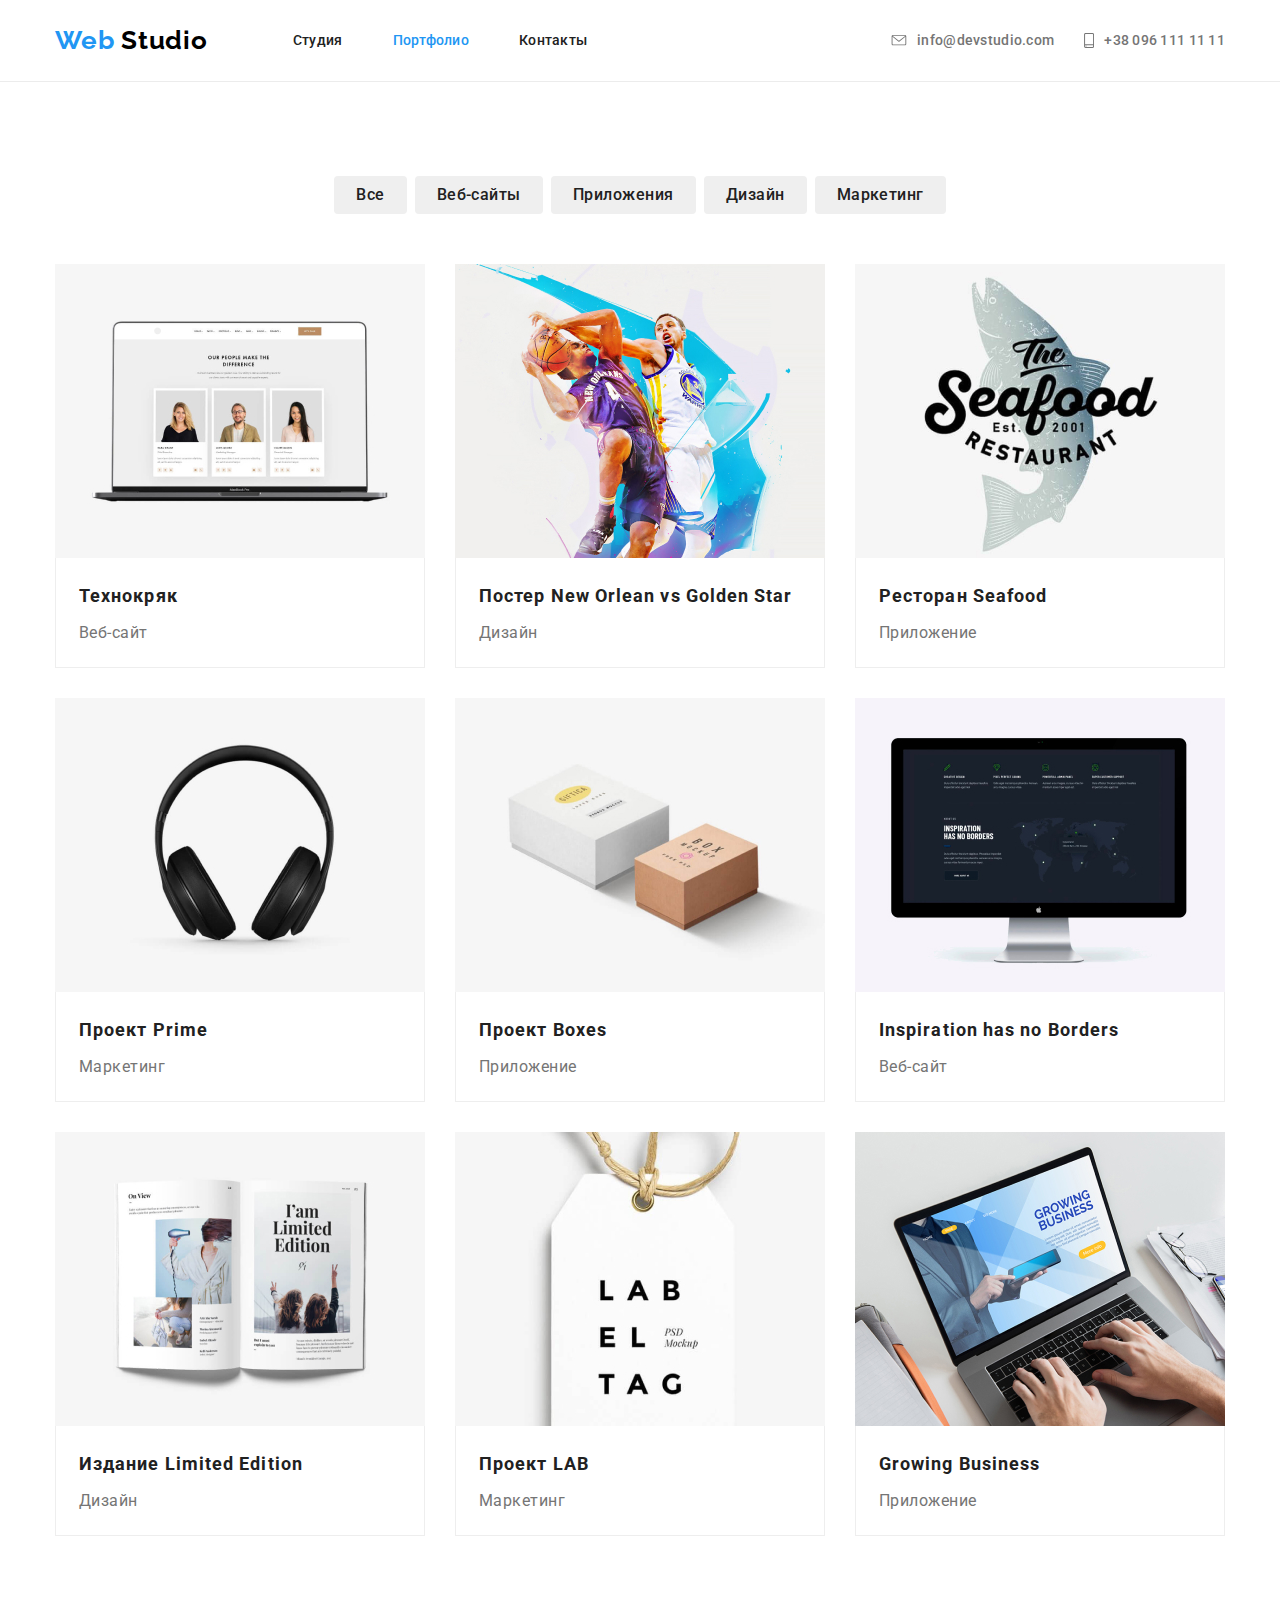
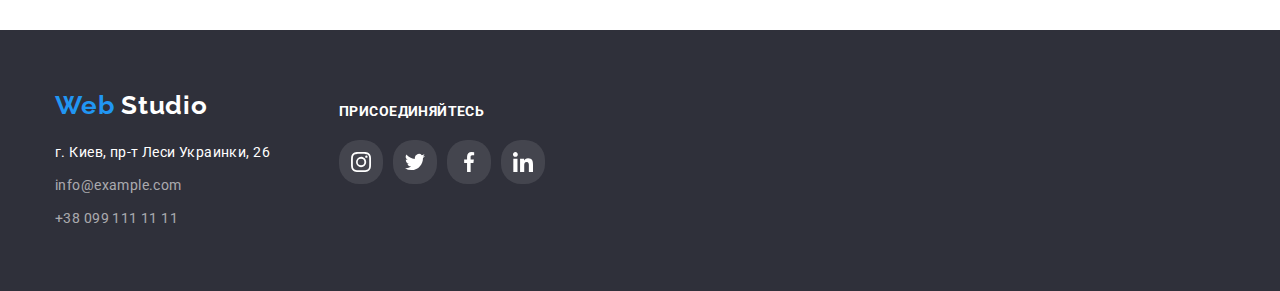
==== portfolio.html @ 7d199a7c "перенесено" ====
<!DOCTYPE html>
<html lang="ru">
<head>
    <meta charset="UTF-8">
    <meta name="viewport" content="width=device-width, initial-scale=1.0">
    <title>Портфолио</title>
    <link rel="stylesheet" href="./css/normalize.css">
    <link rel="stylesheet" href="./css/styles.css">
    <link href="https://fonts.googleapis.com/css2?family=Raleway:wght@700&family=Roboto:wght@400;500;700;900&display=swap" rel="stylesheet">

</head>
<body>

        <!--верхняя линия-->
        <header class="header header-port-cont">
            <div class="container">
                <nav class="navigation">
                
    
                    <a href="index.html" lang="en" class= "main-logo"><span class="logo-blue">Web</span> Studio</a>
    
    
                    <ul class="list header-nav-links">
                        <li class="header-nav-link">
                        
                            <a href="index.html"  class="nav-item-passive">Студия</a>
                        </li>
                        <li class="header-nav-link">
                            <a href="portfolio.html" class="nav-item-active">Портфолио</a>
                        </li>
                        <li class="header-nav-link">
                            <a href="" class="nav-item-passive">Контакты</a>
                        </li>
                    </ul>
                </nav>
    
                <ul class= "list list-adress-link">
                    <li class="adress-link">
                      
                        <a href="mailto:info@devstudio.com" class="adress-item header-mail">
                            <svg width= "16", height= "11">
                                <use href="./images/sprite.svg#icon-envelope"></use>
                            </svg>info@devstudio.com</a>
                    </li>
                    <li class="adress-link">
                        
                        <a href="tel:+380961111111" class="adress-item header-tel">
                            <svg width= "10", height= "15">
                                <use href="./images/sprite.svg#icon-smartphone"></use>
                            </svg>+38 096 111 11 11</a>
                    </li>
                </ul>
            </div>
        </header>
    

    <main>
        <!--скрытая секция -->
        <section>
            <div class="container section-container">
            <h1 hidden>портфолио</h1>
        
        <!--кнопки-->

        <ul class= "list portfolio-list">
            <li class="proj-type-button-container">
                <button type="button" class="proj-type-button">Все</button>
            </li>
            <li class="proj-type-button-container">
                <button type="button" class="proj-type-button">Веб-сайты</button>
            </li>
            <li class="proj-type-button-container">
                <button type="button" class="proj-type-button">Приложения</button>
            </li>
            <li class="proj-type-button-container">
                <button type="button" class="proj-type-button">Дизайн</button>
            </li>
            <li class="proj-type-button-container">
                <button type="button" class="proj-type-button">Маркетинг</button>
            </li>
        </ul>
        <!--галерея -->
        
    
        <ul class="list gallery-list">
            <li class="gallery-list-item">
                <a href="" class="link">
                    <img class="gallery-list-img" src="./images/portfolio/projects/tk.jpg" alt="Веб-сайт" width= "370";> 
                    <div class="gallery-text-container">
                        <h2 class="port-proj-title">Технокряк</h2>
                        <p class="port-skill">Веб-сайт</p>
                    </div>
                    <!--<p class="proj-descr">Технокряк это современная площадка распространения коронавируса. Компании используют эту платформу для цифрового шпионажа и атак на защищённые сервера конкурентов.</p>-->
                </a>
            </li>
            <li class="gallery-list-item">
                <a href="" class="link">
                    <img class="gallery-list-img" src="./images/portfolio/projects/novsgs.jpg" alt="Дизайн" width= "370";> 
                    <div class="gallery-text-container">
                        <h2 class="port-proj-title">Постер New Orlean vs Golden Star</h2>
                        <p class="port-skill">Дизайн</p>
                    </div>
                    <!--<p class="proj-descr">Lorem, ipsum dolor sit amet consectetur adipisicing elit. Enim iusto unde nulla veniam minus aspernatur. Eligendi aliquid aperiam asperiores repudiandae!</p>-->
                </a>
            </li>
            <li class="gallery-list-item">
                <a href="" class="link">
                    <img class="gallery-list-img" src="./images/portfolio/projects/sf.jpg" alt="Приложение" width= "370";> 
                    <div class="gallery-text-container">
                        <h2 class="port-proj-title">Ресторан Seafood</h2>
                        <p class="port-skill">Приложение</p>
                    </div>
                    <!--<p class="proj-descr">Lorem ipsum dolor sit amet consectetur adipisicing elit. Vitae eos ex nobis a, ipsum placeat voluptas ipsam? Neque, dicta cumque. Eligendi aliquid aperiam asperiores!</p>-->
                </a>
            </li>
            <li class="gallery-list-item">
                <a href="" class="link">
                    <img class="gallery-list-img" src="./images/portfolio/projects/pr.jpg" alt="Маркетинг" width= "370";> 
                    <div class="gallery-text-container">
                        <h2 class="port-proj-title">Проект Prime</h2>
                        <p class="port-skill">Маркетинг</p>
                    </div>
                    <!--<p class="proj-descr">Lorem ipsum dolor sit amet consectetur adipisicing elit. Vitae eos ex nobis a, ipsum placeat voluptas ipsam? Neque, dicta cumque. Eligendi aliquid aperiam asperiores!</p>-->
                </a>
            </li>
            <li class="gallery-list-item">
                <a href="" class="link">
                    <img class="gallery-list-img" src="./images/portfolio/projects/bx.jpg" alt="Приложение" width= "370";> 
                    <div class="gallery-text-container">
                        <h2 class="port-proj-title">Проект Boxes</h2>
                        <p class="port-skill">Приложение</p>
                    </div>
                    <!--<p class="proj-descr">Технокряк это современная площадка распространения коронавируса. Компании используют эту платформу для цифрового шпионажа и атак на защищённые сервера конкурентов.</p>-->
                </a>
            </li>
            <li class="gallery-list-item">
                <a href="" class="link">
                    <img class="gallery-list-img" src="./images/portfolio/projects/insp.jpg" alt="Веб-сайт" width= "370";> 
                    <div class="gallery-text-container">
                        <h2 class="port-proj-title">Inspiration has no Borders</h2>
                        <p class="port-skill">Веб-сайт</p>
                    </div>
                    <!--<p class="proj-descr">Технокряк это современная площадка распространения коронавируса. Компании используют эту платформу для цифрового шпионажа и атак на защищённые сервера конкурентов.</p>-->
                </a>
            </li>
            <li class="gallery-list-item">
                <a href="" class="link">
                    <img class="gallery-list-img" src="./images/portfolio/projects/le.jpg" alt="Дизайн" width= "370";> 
                    <div class="gallery-text-container">
                        <h2 class="port-proj-title">Издание Limited Edition</h2>
                        <p class="port-skill">Дизайн</p>
                    </div>
                    <!--<p class="proj-descr">Технокряк это современная площадка распространения коронавируса. Компании используют эту платформу для цифрового шпионажа и атак на защищённые сервера конкурентов.</p>-->
                </a>
            </li>
            <li class="gallery-list-item">
                <a href="" class="link">
                    <img class="gallery-list-img" src="./images/portfolio/projects/lab.jpg" alt="Маркетинг" width= "370";> 
                    <div class="gallery-text-container">
                        <h2 class="port-proj-title">Проект LAB</h2>
                        <p class="port-skill">Маркетинг</p>
                    </div>
                    <!--<p class="proj-descr">Технокряк это современная площадка распространения коронавируса. Компании используют эту платформу для цифрового шпионажа и атак на защищённые сервера конкурентов.</p>-->
                </a>
        
            <li class="gallery-list-item">
                <a href="" class="link">
                    <img class="gallery-list-img" src="./images/portfolio/projects/gb.jpg" alt="Приложение" width= "370";> 
                    <div class="gallery-text-container">
                        <h2 class="port-proj-title">Growing Business</h2>
                        <p class="port-skill">Приложение</p>
                    </div>
                    <!--<p class="proj-descr">Технокряк это современная площадка распространения коронавируса. Компании используют эту платформу для цифрового шпионажа и атак на защищённые сервера конкурентов.</p>-->
                </a>
            </li>
        </ul>
    </div>
    </section>
        




    </main>    

    <!--FOOTER-->

    <footer>
        <div class="container footer-container">
        <div class="left-side">
            <a href="" lang="en" class="bot-logo">
                <span class="logo-blue">Web</span> Studio
            </a>
            <address class="footer-adress">

            <ul class= "list">
                <li class="adress-list-item">
                        <a href="https://goo.gl/maps/bXEp62qemY7b6ZwU9" target="_blank" class="address">г. Киев, пр-т Леси Украинки, 26</a>
                </li>
                <li class="adress-list-item">
                        <a href="mailto:info@example.com" class="mail-phone"><span lang="en">info@example.com</span></a>
                </li>
                <li class="adress-list-item">
                        <a href="tel:+380991111111" class="mail-phone">+38 099 111 11 11</a>
                </li>
            </ul>
        </address>

       
        </div>

        <div class="right-side">
            <b>присоединяйтесь</b>
            <ul class= "list footer-social-icons-list">
                <li class="footer-social-icon-item">
                    <a class="social-link social-link-bot" href="" aria-label="иконка инстаграма">
                        <svg width= "44" height= "44">
                        <use href="./images/sprite.svg#icon-inst-bot"></use>
                    </svg></a>
                </li>
                <li class="footer-social-icon-item">
                    <a class="social-link social-link-bot" href="" aria-label="иконка твиттера">
                        <svg width= "44" height= "44">
                        <use href="./images/sprite.svg#icon-twit-bot"></use>
                    </svg></a>
                </li>
                <li class="footer-social-icon-item">
                    <a class="social-link social-link-bot" href="" aria-label="иконка фейсбука">
                        <svg width= "44" height= "44">
                        <use href="./images/sprite.svg#icon-fb-bot"></use>
                    </svg></a>
                </li>
                <li class="footer-social-icon-item">
                    <a class="social-link social-link-bot" href="" aria-label="иконка линкедин">
                        <svg width= "44" height= "44">
                        <use href="./images/sprite.svg#icon-in-bot"></use>
                    </svg></a>
                </li>
            </ul>
        </div>
        <!--SUBSCRIBE-->
       <!-- <div class="subscribe">
            <p>подпишитесь на рассылку<br>
                <input type="text">
               </p>
        </div>

        <div class="footer-button">
            <button class="foot-button">Подписаться
                <svg width= "24" height= "24">
                <use href="./images/sprite.svg#icon-tg"></use>
            </svg></button>
        </div> -->

    </div>
    </footer>
    
</body>
</html>
---- css/styles.css ----
:root {
    --main-font: "Roboto", sans-serif;
    --logo-font: "Raleway", sans-serif;
    --bold-title-color: #212121;
    --accent-color: #2196F3;
    --p-text-color: #757575;
    --main-header-color: #FFFFFF;
    --mail-phone-bot-color: rgba(255, 255, 255, 0.6);
    --black-colour:  #000000;
    --decor-color: rgba(175, 177, 184, 1);
}
html {
    box-sizing: border-box;
  }
  
  *,
  *::before,
  *::after {
    box-sizing: inherit;
    margin: 0;
    padding: 0;
  }
/*header*/
.header{
    padding-bottom: 25px;
    padding-top: 25px;
}
.navigation{
    display: flex;
    align-items: center;
}
.list-adress-link{
    display: flex;
    /*margin-left: 305px;*/
}

.adress-item{
    display: flex;
    align-items: center;
}

.adress-item svg{
    margin-right: 10px;
    
}

.adress-item:hover,
.adress-item:focus,
.adress-link:hover,
.adress-link:focus{
    --color2: var(--accent-color);
    color: var(--accent-color);
}

.adress-link:not(:last-child){
    margin-right: 30px;
}


    
.header-nav-links{
    display: flex;
    margin-left: 85px;
    padding-left: 0px;
}
.header-nav-link:not(:last-child){
    margin-right: 50px;
}

.header .container{
    display: flex;
    align-items: center;
    justify-content: space-between;

}

.container{
    width: 1200px;
    padding-left: 15px;
    padding-right: 15px;
     
    margin-left: auto;
    margin-right: auto;
    
    
   
    
}


/*.list li{
    outline: 2px solid green;
}
*/
body{
    font-family: var(--main-font);
    background-color: var(--main-header-color);
    font-style: normal;
}

/*шапка*/
.main-logo{
    font-family: var(--logo-font);
    color: var(--black-colour);
    font-style: normal;
    font-weight: bold;
    font-size: 26px;
    line-height: 1.2;
    letter-spacing: 0.03em;
    text-decoration: none;
    /*margin-right: 85px;
    margin-top: 24px;*/
}

.logo-blue{
    color: var(--accent-color);

}

.nav-item-active,
.nav-item-passive{
    
  
    font-weight: 500;
    font-size: 14px;
    line-height: 1.14;
    letter-spacing: 0.02em;
    
}

.nav-item-passive{
color: var(--bold-title-color);
}

.nav-item-active{
    color: var(--accent-color);
}

.nav-item-passive:hover,
.nav-item-passive:focus{
    color: var(--accent-color);
}

.adress-item{
    
   
    font-weight: 500;
    font-size: 14px;
    line-height: 1.42;
    letter-spacing: 0.02em;
    color: var(--p-text-color);
    text-decoration: none;
    list-style: none;
}


.list{
    list-style: none;
    text-decoration: none;
}



.nav-item-active,
.nav-item-passive,
.link{
    text-decoration: none;
}
/*<!--SECTION-->*/

h1{
    
    color: var(--main-header-color);
   
    font-weight: 900;
    font-size: 44px;
    line-height: 1.36;
    text-align: center;
    letter-spacing: 0.06em;
    text-transform: uppercase;  
    margin-bottom: 30px;
    margin-top: 0px;
    
}



.main-section{
    padding-top: 200px;
    padding-bottom: 200px;
    background-image: linear-gradient(rgba(47, 48, 58, 0.8), rgba(47, 48, 58, 0.8)), url(../images/main/header/Headerimg.jpg);
    background-repeat: no-repeat;
    background-size: cover;
    max-width: 1600px;
    margin-right: auto;
    margin-left: auto;
}

.hero{

}
.order-button{
    min-width: 200px;
    min-height: 50px;
    margin-right: auto;
    margin-left: auto;
    font-weight: bold;
    font-size: 16px;
    line-height: 1.87;
    display: block;
    text-align: center;
    letter-spacing: 0.06em;
    color: var(--main-header-color);
    background-color: var(--accent-color);
    border-radius: 4px;
    border: hidden;
    box-shadow: 0px 4px 4px rgba(0, 0, 0, 0.15);
}

.order-button:hover,
.order-button:focus{
    color: var(--main-header-color);
}

.section-container{
    padding-top: 94px;
    padding-bottom: 94px;

}
/*<!--особенности-->*/
.flex-list{
    display: flex;
   
}
.features-item{
    width: 270px;
    
}
.features-item:not(:last-child){
    margin-right: 30px;
}
.features-img-container1{
    width: 270px;
    height: 120px;
    background-image: url(../images/main/features/antenna1.svg);
    background-repeat: no-repeat;
    background-position: center center;
    background-color: #f5f4fa;
}
.features-img-container2{
    width: 270px;
    height: 120px;
    background-image: url(../images/main/features/clock1.svg);
    background-repeat: no-repeat;
    background-position: center center;
    background-color: #f5f4fa;
}
.features-img-container3{
    width: 270px;
    height: 120px;
    background-image: url(../images/main/features/diagram1.svg);
    background-repeat: no-repeat;
    background-position: center center;
    background-color: #f5f4fa;
}
.features-img-container4{
    width: 270px;
    height: 120px;
    background-image: url(../images/main/features/astronaut1.svg);
    background-repeat: no-repeat;
    background-position: center center;
    background-color: #f5f4fa;
}
.features-img{
    margin: 25px 100px;
    
}

.features-title{
   
    
    font-weight: bold;
    font-size: 14px;
    line-height: 1.14;
    letter-spacing: 0.03em;
    text-transform: uppercase;

    color: var(--bold-title-color);
    margin-top: 30px;


}

.features-text{
    
    
    font-weight: normal;
    font-size: 14px;
    line-height: 1.71;

    letter-spacing: 0.03em;

    color: var(--p-text-color);
    margin-top: 10px;
}

/*<!--Чем мы занимаемся-->*/
.what-we-do-title{
    
    margin-bottom: 50px;
    font-weight: bold;
    font-size: 36px;
    line-height: 1.7;
    text-align: center;
    letter-spacing: 0.03em;

    color: var(--bold-title-color);
}

.what-we-do-item:not(:last-child){
    margin-right: 30px;

}
.what-we-do-item>img{
    display: block;
}
/*.what-we-do-item>div{
    width: 370px;
    height: 70px;
    background-color: rgba(47, 48, 58, 0.8);
}*/
.what-we-do-text{
    
    text-align: center;
    padding-top: 27px;
    padding-bottom: 27px;
    font-weight: bold;
    font-size: 14px;
    line-height: 1.14;
   
    letter-spacing: 0.03em;
    text-transform: uppercase;

    color: var(--main-header-color);
    background-color: rgba(47, 48, 58, 0.8);
}

/* NASHA KOMANDA */
.section-team{
    
    padding-top: 94px;
    padding-bottom: 94px;
    
}
.team-section>ul{
    padding-bottom: 94px;

}
.team-section>h2{
    padding-top: 94px;
}
.team-section{
    background-color: rgba(245, 244, 250, 1);
}
.team-member{
    background-color: var(--main-header-color);
    box-shadow: 0px 2px 1px rgba(0, 0, 0, 0.2), 0px 1px 1px rgba(0, 0, 0, 0.14), 0px 1px 3px rgba(0, 0, 0, 0.12);
    border-radius: 0px 0px 4px 4px;
}
.team-member>img{
    margin-bottom: 30px;
}

.flex-list-social-icons{
    display: flex;
    /*justify-content: space-between;*/
    padding-left: 32px;
    padding-right: 32px;
    padding-bottom: 24px;
}
.flex-list-social-icons>li:not(:last-child){
    margin-right: 10px;

}

.social-icon-main:hover,
.social-icon-main:focus{
    --color1: var(--accent-color);
    --color3: var(--main-header-color);
}
.team-member:not(:last-child){
    margin-right: 30px;
}
.spec-name{
    
   
    font-weight: 500;
    font-size: 16px;
    line-height: 1.19;
    /* identical to box height */

    text-align: center;
    letter-spacing: 0.03em;
    color: var(--bold-title-color);
    margin-bottom: 10px;
}

.social-link{
    display: block;
    width: 44px;
    height: 44px;
    border-radius: 20px;
    
}

.prof{
    
   
    font-weight: normal;
    font-size: 16px;
    line-height: 1.19;
    /* identical to box height */

    text-align: center;
    letter-spacing: 0.03em;

    color: var(--p-text-color);
    margin-bottom: 16px;
}

/*CLIENTS*/
.clients{
    font-style: normal;
    font-weight: bold;
    font-size: 36px;
    line-height: 1.17;
    text-align: center;
    letter-spacing: 0.03em;
    color: var(--bold-title-color);
    margin-bottom: 50px;
}
.clients-list{
    display: flex;
   
}

.clients-list-item a{
    width: 170px;
    height: 90px;
    display: flex;
    justify-content: center;
    align-items: center;
    border: solid var(--decor-color) 1px;
    border-radius: 4px;
}

/*.clients-list-item{
   
    display: flex;
    justify-content: center;
    align-items: center;

    

}*/


.clients-list-item a:hover,
.clients-list-item a:focus{

    fill: var(--accent-color);
    border: solid var(--accent-color) 1px;
}




.clients-list-item a{
    fill: var(--decor-color);
    

}

/*.clients-item-link1{
    border-radius: 4px;
    padding: 20px 63px;
    border-color: transparent;
    
    
}
*/
.clients-list-item:not(:last-child){
    margin-right: 30px;
}


/* FOOTER */

.footer-container{
    
    display: flex;
    padding-top: 60px;
    padding-bottom: 60px;
}

.subscribe{
    padding-top: 12px; 
    width: 358px;
    height: 50px;
    margin-right: 12px;
}

.footer-button{
    padding-top: 48px;
}



.foot-button{
    min-width: 200px;
    height: 50px;
    display: flex;
    font-weight: bold;
    font-size: 16px;
    line-height: 1.87;
    display: block;
    text-align: center;
    letter-spacing: 0.06em;
    color: var(--main-header-color);
    background-color: var(--accent-color);
    border-radius: 4px;
}

.foot-button svg{
    align-items: center;
    justify-content: center;
}

.left-side{
    
    margin-right: 69px;
}
.right-side{
    padding-top: 12px;
    margin-right: 94px;
}
.bot-logo{
    font-family: var(--logo-font);
    font-style: normal;
    font-weight: bold;
    font-size: 26px;
    line-height: 1.19;
    /* identical to box height */
    letter-spacing: 0.03em;
    color: var(--main-header-color);
    text-decoration: none;
    

}

/* ADRESSES */
.footer-adress{
    margin-top: 20px;
}
.address{
   
    font-style: normal;
    font-weight: normal;
    font-size: 14px;
    line-height: 1.71;
    letter-spacing: 0.03em;
    color: var(--main-header-color);
    text-decoration: none;
    
}
.features-cont{
    padding-top: 94px;
}

.mail-phone{
    
    font-style: normal;
    font-weight: normal;
    font-size: 14px;
    line-height: 1.71;
    
    text-decoration: none;
    letter-spacing: 0.03em;

    color: var(--mail-phone-bot-color);
}

b{
    
    font-weight: bold;
    font-size: 14px;
    line-height: 1.14;
    letter-spacing: 0.03em;
    text-transform: uppercase;
    color: var(--main-header-color);
    
}

.footer-social-icons-list{
    display: flex;
    margin-top: 20px;
}

.footer-social-icon-item:not(:last-child){
    margin-right: 10px;
}

.social-link-bot{
    background-color: var(--accent-color);
}

.social-link-bot{
    background-color: rgba(255, 255, 255, 0.1);
}

.social-link-bot:focus,
.social-link-bot:hover{
    background-color: var(--accent-color);
}






footer{
    background-color: #2F303A;
}
.adress-list-item{
    margin-top: 9px;
}


/*
 */

/*PORTFOLIO MAIN*/

/*.all-button{
    
    
    font-weight: 500;
    font-size: 16px;
    line-height: 1.62;

    text-align: center;
    letter-spacing: 0.03em;

    color: var(--main-header-color);
    background-color: var(--accent-color);
}
*/

.header-port-cont{
   border-bottom: solid 1px rgba(236, 236, 236, 1); 
}
.portfolio-list{
    display: flex;
    justify-content: center;
    margin-bottom: 50px;
}

.proj-type-button-container:not(:last-child){
    margin-right: 8px;
}

.proj-type-button:focus,
.proj-type-button:hover{

    background-color: var(--accent-color);
    color: var(--main-header-color);
   
}

.proj-type-button{
    
    
    font-weight: 500;
    font-size: 16px;
    line-height: 1.62;
    border: none;
    border-radius: 4px;
    text-align: center;
    letter-spacing: 0.03em;

    color: var(--bold-title-color); 
    padding-top: 6px;
    padding-right: 22px;
    padding-bottom: 6px;
    padding-left: 22px;
}

/*gallery*/

.gallery-list{
    display: flex;
    flex-wrap: wrap;
}

.gallery-list-item{
    margin-right: 30px;
    margin-bottom: 30px;
}

.gallery-list-item:hover,
.gallery-list-item:focus{
    
    box-sizing: border-box;
    box-shadow: 1px 4px 6px rgba(0, 0, 0, 0.16), 0px 4px 4px rgba(0, 0, 0, 0.06), 0px 1px 1px rgba(0, 0, 0, 0.12);
}

.gallery-list-item:nth-child(3n){
    margin-right: 0px;
}

.gallery-list-item:nth-last-child(-n + 3){
    margin-bottom: 0px;
}

.gallery-list-img{
    display: block;
}

.port-proj-title{
    padding-top: 20px;
    padding-left: 23px;
    padding-right: 23px;
    
    font-weight: bold;
    font-size: 18px;
    line-height: 2;


    letter-spacing: 0.06em;

    color: var(--bold-title-color);
   

}

.port-skill{
    margin-top: 4px;
    padding-left: 23px;
    padding-right: 23px;
    padding-bottom: 19px;
    
    font-weight: normal;
    font-size: 16px;
    line-height: 1.87;


    letter-spacing: 0.03em;

    color: var(--p-text-color);

}

.gallery-text-container{
    border-left: solid rgba(238, 238, 238, 1) 1px;
    border-right: solid rgba(238, 238, 238, 1) 1px;
    border-bottom: solid rgba(238, 238, 238, 1) 1px;
}
.proj-descr{
    font-weight: normal;
    font-size: 18px;
    line-height: 1.56;
    letter-spacing: 0.03em;
    color: var(--main-header-color);
    background-color: var(--accent-color);
}
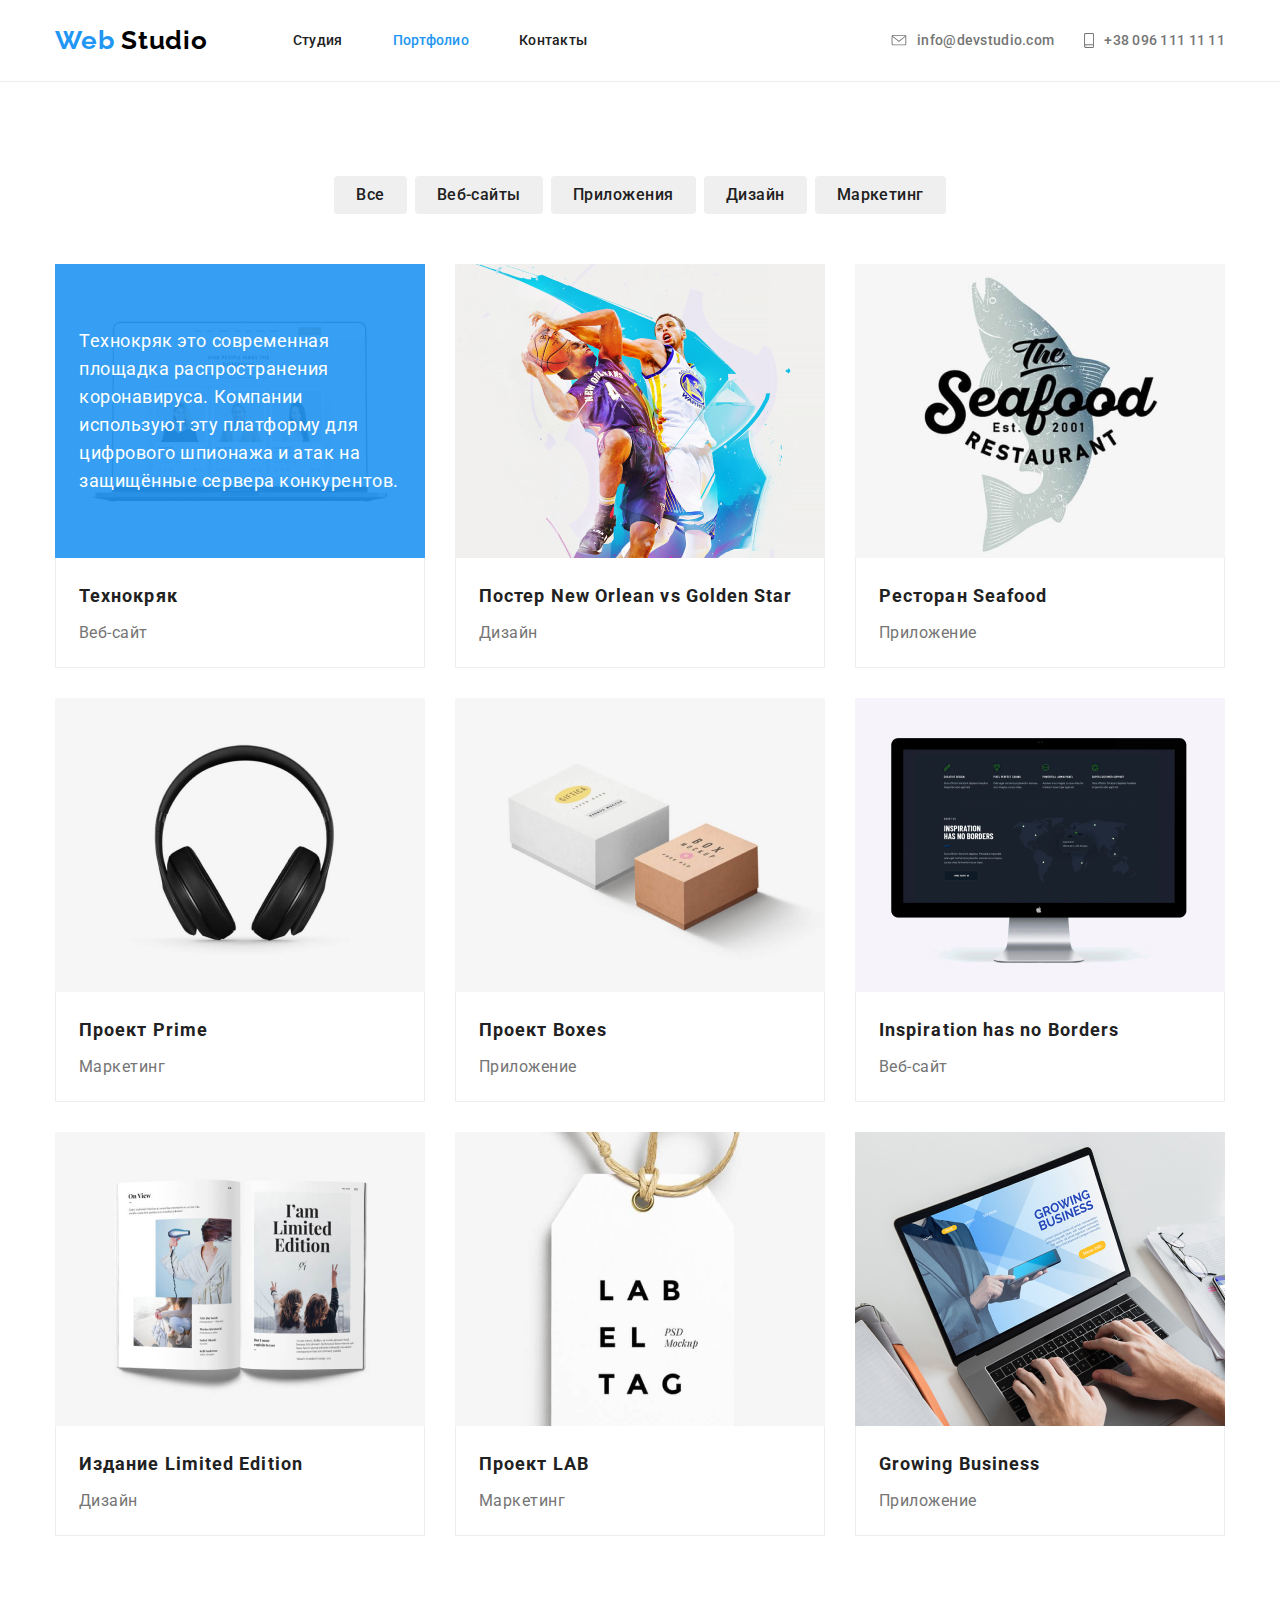
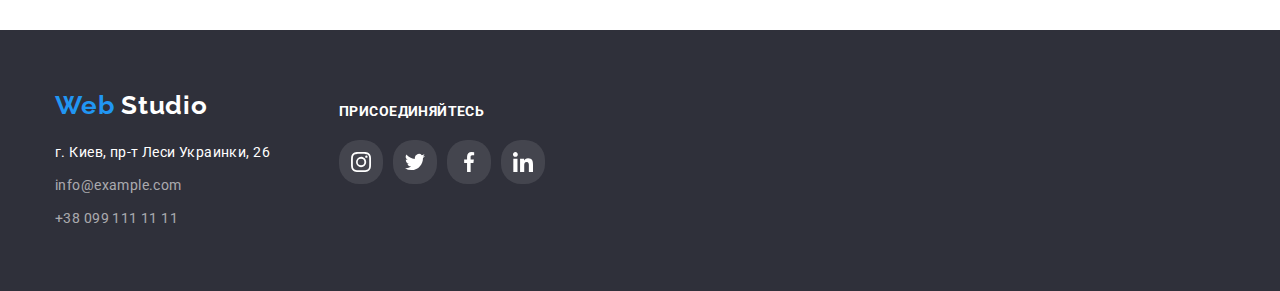
==== commit bb356626: "вроде стоит" ====
--- a/portfolio.html
+++ b/portfolio.html
@@ -83,18 +83,21 @@
         
     
         <ul class="list gallery-list">
-            <li class="gallery-list-item">
-                <a href="" class="link">
-                    <img class="gallery-list-img" src="./images/portfolio/projects/tk.jpg" alt="Веб-сайт" width= "370";> 
+            <li class="gallery-list-container">
+                <a href="" class="link gallery-list-item">
+                    <img class="gallery-list-img" src="./images/portfolio/projects/tk.jpg" alt="Веб-сайт" width= "370";>
                     <div class="gallery-text-container">
                         <h2 class="port-proj-title">Технокряк</h2>
                         <p class="port-skill">Веб-сайт</p>
                     </div>
-                    <!--<p class="proj-descr">Технокряк это современная площадка распространения коронавируса. Компании используют эту платформу для цифрового шпионажа и атак на защищённые сервера конкурентов.</p>-->
-                </a>
-            </li>
-            <li class="gallery-list-item">
-                <a href="" class="link">
+                    <div class="overlay">
+                    <p class="proj-descr">Технокряк это современная площадка распространения коронавируса. Компании используют эту платформу для цифрового шпионажа и атак на защищённые сервера конкурентов.</p>
+                    </div> 
+                </a>
+                
+            </li>
+            <li class="gallery-list-container">
+                <a href="" class="link gallery-list-item">
                     <img class="gallery-list-img" src="./images/portfolio/projects/novsgs.jpg" alt="Дизайн" width= "370";> 
                     <div class="gallery-text-container">
                         <h2 class="port-proj-title">Постер New Orlean vs Golden Star</h2>
@@ -103,8 +106,8 @@
                     <!--<p class="proj-descr">Lorem, ipsum dolor sit amet consectetur adipisicing elit. Enim iusto unde nulla veniam minus aspernatur. Eligendi aliquid aperiam asperiores repudiandae!</p>-->
                 </a>
             </li>
-            <li class="gallery-list-item">
-                <a href="" class="link">
+            <li class="gallery-list-container">
+                <a href="" class="link gallery-list-item">
                     <img class="gallery-list-img" src="./images/portfolio/projects/sf.jpg" alt="Приложение" width= "370";> 
                     <div class="gallery-text-container">
                         <h2 class="port-proj-title">Ресторан Seafood</h2>
@@ -113,8 +116,8 @@
                     <!--<p class="proj-descr">Lorem ipsum dolor sit amet consectetur adipisicing elit. Vitae eos ex nobis a, ipsum placeat voluptas ipsam? Neque, dicta cumque. Eligendi aliquid aperiam asperiores!</p>-->
                 </a>
             </li>
-            <li class="gallery-list-item">
-                <a href="" class="link">
+            <li class="gallery-list-container">
+                <a href="" class="link gallery-list-item">
                     <img class="gallery-list-img" src="./images/portfolio/projects/pr.jpg" alt="Маркетинг" width= "370";> 
                     <div class="gallery-text-container">
                         <h2 class="port-proj-title">Проект Prime</h2>
@@ -123,8 +126,8 @@
                     <!--<p class="proj-descr">Lorem ipsum dolor sit amet consectetur adipisicing elit. Vitae eos ex nobis a, ipsum placeat voluptas ipsam? Neque, dicta cumque. Eligendi aliquid aperiam asperiores!</p>-->
                 </a>
             </li>
-            <li class="gallery-list-item">
-                <a href="" class="link">
+            <li class="gallery-list-container">
+                <a href="" class="link gallery-list-item">
                     <img class="gallery-list-img" src="./images/portfolio/projects/bx.jpg" alt="Приложение" width= "370";> 
                     <div class="gallery-text-container">
                         <h2 class="port-proj-title">Проект Boxes</h2>
@@ -133,8 +136,8 @@
                     <!--<p class="proj-descr">Технокряк это современная площадка распространения коронавируса. Компании используют эту платформу для цифрового шпионажа и атак на защищённые сервера конкурентов.</p>-->
                 </a>
             </li>
-            <li class="gallery-list-item">
-                <a href="" class="link">
+            <li class="gallery-list-container">
+                <a href="" class="link gallery-list-item">
                     <img class="gallery-list-img" src="./images/portfolio/projects/insp.jpg" alt="Веб-сайт" width= "370";> 
                     <div class="gallery-text-container">
                         <h2 class="port-proj-title">Inspiration has no Borders</h2>
@@ -143,8 +146,8 @@
                     <!--<p class="proj-descr">Технокряк это современная площадка распространения коронавируса. Компании используют эту платформу для цифрового шпионажа и атак на защищённые сервера конкурентов.</p>-->
                 </a>
             </li>
-            <li class="gallery-list-item">
-                <a href="" class="link">
+            <li class="gallery-list-container">
+                <a href="" class="link gallery-list-item">
                     <img class="gallery-list-img" src="./images/portfolio/projects/le.jpg" alt="Дизайн" width= "370";> 
                     <div class="gallery-text-container">
                         <h2 class="port-proj-title">Издание Limited Edition</h2>
@@ -153,8 +156,8 @@
                     <!--<p class="proj-descr">Технокряк это современная площадка распространения коронавируса. Компании используют эту платформу для цифрового шпионажа и атак на защищённые сервера конкурентов.</p>-->
                 </a>
             </li>
-            <li class="gallery-list-item">
-                <a href="" class="link">
+            <li class="gallery-list-container">
+                <a href="" class="link gallery-list-item">
                     <img class="gallery-list-img" src="./images/portfolio/projects/lab.jpg" alt="Маркетинг" width= "370";> 
                     <div class="gallery-text-container">
                         <h2 class="port-proj-title">Проект LAB</h2>
@@ -163,8 +166,8 @@
                     <!--<p class="proj-descr">Технокряк это современная площадка распространения коронавируса. Компании используют эту платформу для цифрового шпионажа и атак на защищённые сервера конкурентов.</p>-->
                 </a>
         
-            <li class="gallery-list-item">
-                <a href="" class="link">
+            <li class="gallery-list-container">
+                <a href="" class="link gallery-list-item">
                     <img class="gallery-list-img" src="./images/portfolio/projects/gb.jpg" alt="Приложение" width= "370";> 
                     <div class="gallery-text-container">
                         <h2 class="port-proj-title">Growing Business</h2>
--- a/css/styles.css
+++ b/css/styles.css
@@ -702,28 +702,49 @@
     flex-wrap: wrap;
 }
 
-.gallery-list-item{
+.gallery-list-container{
     margin-right: 30px;
     margin-bottom: 30px;
 }
 
-.gallery-list-item:hover,
-.gallery-list-item:focus{
+.gallery-list-container:nth-child(3n){
+    margin-right: 0px;
+}
+
+.gallery-list-container:nth-last-child(-n + 3){
+    margin-bottom: 0px;
+}
+
+.gallery-list-item{
+    position: relative;
+    display: block;
+    width: 370px;
+    height: 404px;
+}
+
+.gallery-list-item:focus,
+.gallery-list-item:hover{
     
     box-sizing: border-box;
     box-shadow: 1px 4px 6px rgba(0, 0, 0, 0.16), 0px 4px 4px rgba(0, 0, 0, 0.06), 0px 1px 1px rgba(0, 0, 0, 0.12);
 }
 
-.gallery-list-item:nth-child(3n){
-    margin-right: 0px;
-}
-
-.gallery-list-item:nth-last-child(-n + 3){
-    margin-bottom: 0px;
-}
+
 
 .gallery-list-img{
     display: block;
+}
+
+.overlay{
+    position: absolute;
+    top: 0px;
+    left: 0px;
+    width: 370px;
+    height: 294px;
+    display: flex;
+    justify-content: center;
+    align-items: center;
+    background: rgba(33, 150, 243, 0.9);
 }
 
 .port-proj-title{
@@ -765,11 +786,17 @@
     border-right: solid rgba(238, 238, 238, 1) 1px;
     border-bottom: solid rgba(238, 238, 238, 1) 1px;
 }
+
+.overlay{
+
+}
+
 .proj-descr{
+    padding: 63px 24px;
     font-weight: normal;
     font-size: 18px;
     line-height: 1.56;
     letter-spacing: 0.03em;
     color: var(--main-header-color);
-    background-color: var(--accent-color);
+    
 }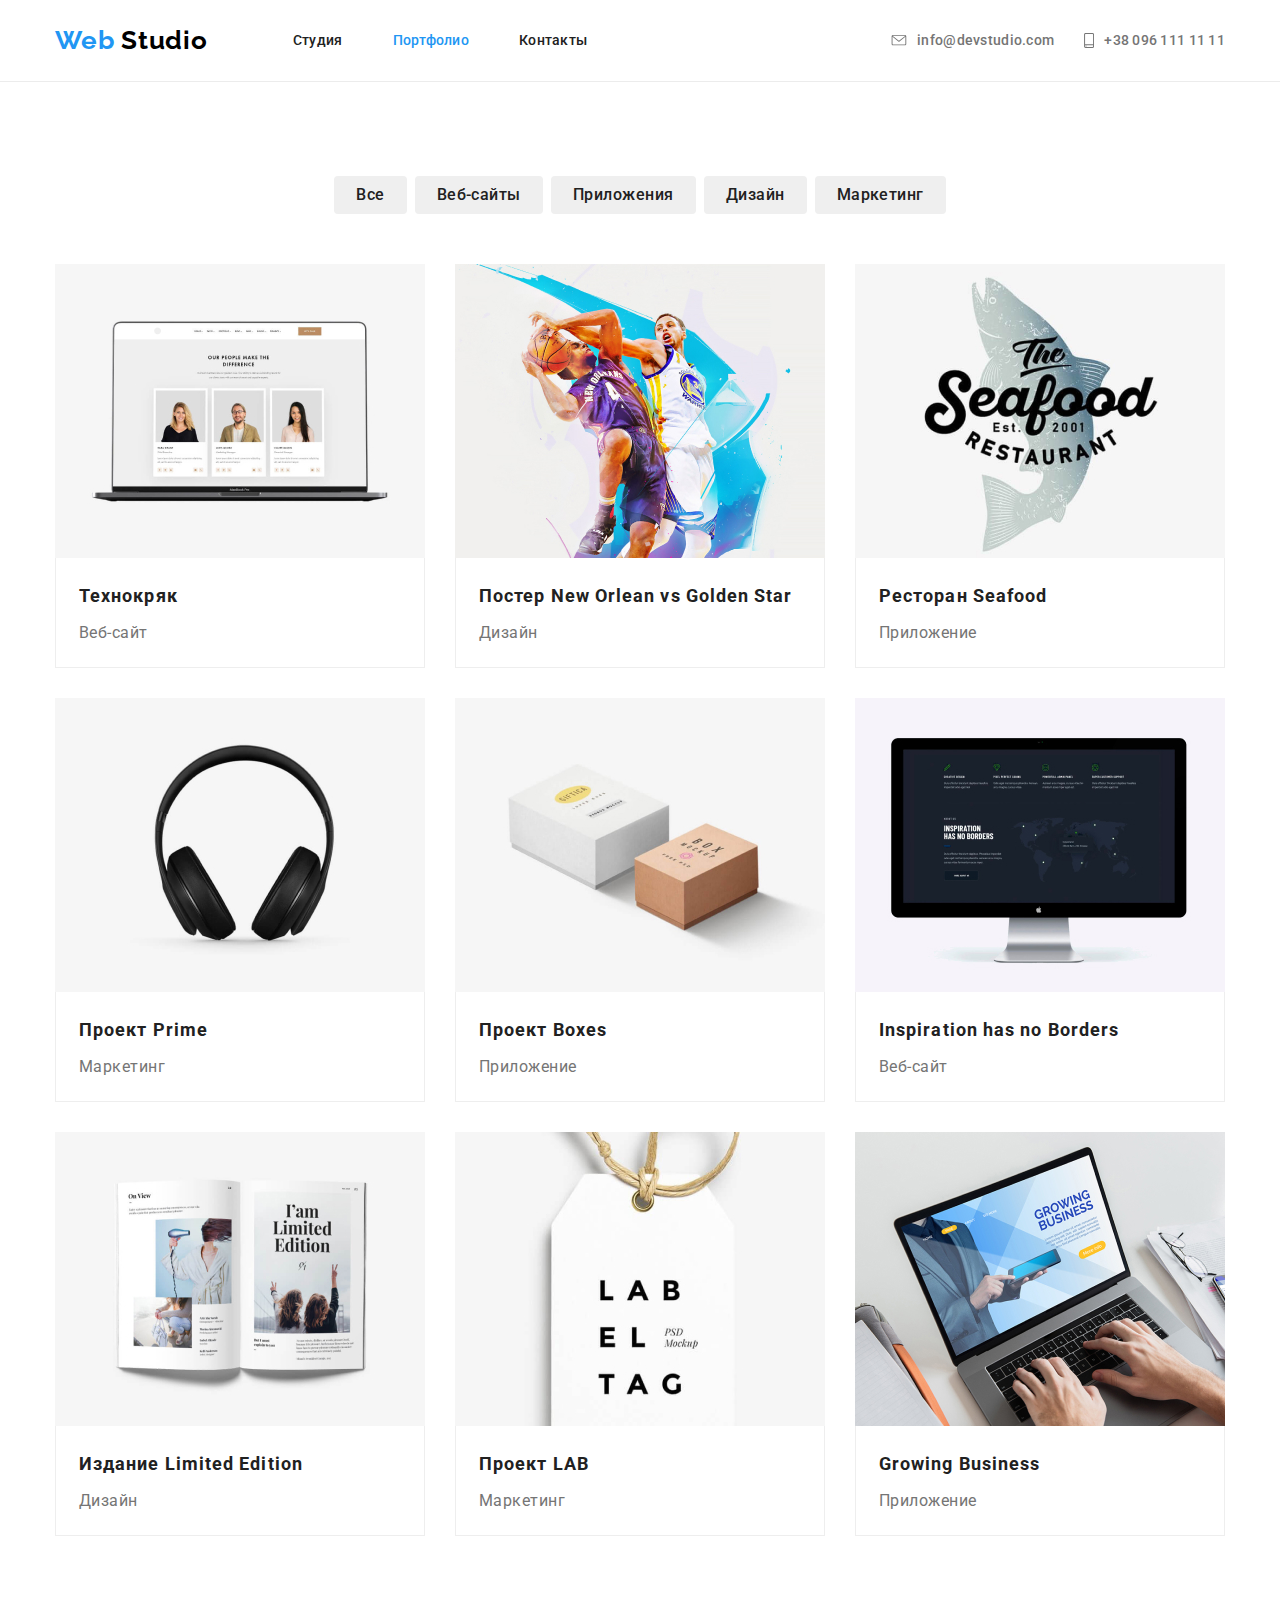
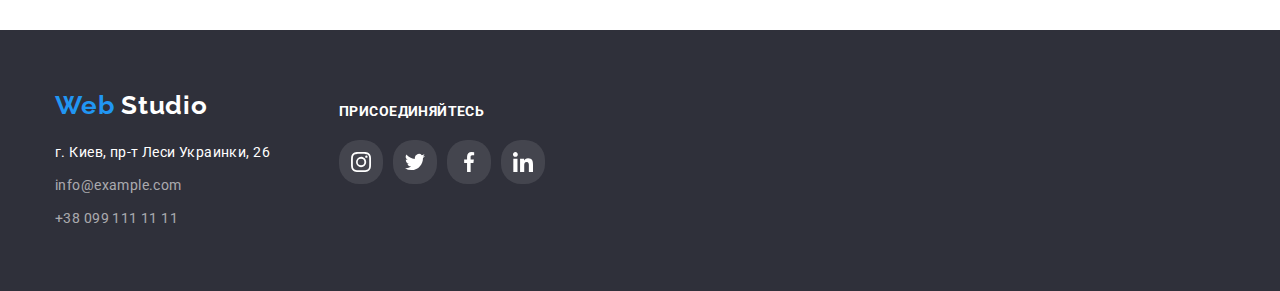
==== commit 30176343: "gallery" ====
--- a/portfolio.html
+++ b/portfolio.html
@@ -85,95 +85,125 @@
         <ul class="list gallery-list">
             <li class="gallery-list-container">
                 <a href="" class="link gallery-list-item">
-                    <img class="gallery-list-img" src="./images/portfolio/projects/tk.jpg" alt="Веб-сайт" width= "370";>
+                    <div class="overlay-container">
+                       
+                        <img class="gallery-list-img" src="./images/portfolio/projects/tk.jpg" alt="Веб-сайт" width= "370";>
+                        
+                            <p class="overlay">Технокряк это современная площадка распространения коронавируса. Компании используют эту платформу для цифрового шпионажа и атак на защищённые сервера конкурентов.</p>
+                           
+                    </div>
                     <div class="gallery-text-container">
                         <h2 class="port-proj-title">Технокряк</h2>
                         <p class="port-skill">Веб-сайт</p>
                     </div>
-                    <div class="overlay">
-                    <p class="proj-descr">Технокряк это современная площадка распространения коронавируса. Компании используют эту платформу для цифрового шпионажа и атак на защищённые сервера конкурентов.</p>
-                    </div> 
+                    <!---->
+                    
+                    <!--</div> -->
                 </a>
                 
             </li>
             <li class="gallery-list-container">
                 <a href="" class="link gallery-list-item">
-                    <img class="gallery-list-img" src="./images/portfolio/projects/novsgs.jpg" alt="Дизайн" width= "370";> 
+                    <div class="overlay-container">
+                        <img class="gallery-list-img" src="./images/portfolio/projects/novsgs.jpg" alt="Дизайн" width= "370";> 
+                        <p class="overlay">Технокряк это современная площадка распространения коронавируса. Компании используют эту платформу для цифрового шпионажа и атак на защищённые сервера конкурентов.</p>
+                    </div>
                     <div class="gallery-text-container">
                         <h2 class="port-proj-title">Постер New Orlean vs Golden Star</h2>
                         <p class="port-skill">Дизайн</p>
                     </div>
-                    <!--<p class="proj-descr">Lorem, ipsum dolor sit amet consectetur adipisicing elit. Enim iusto unde nulla veniam minus aspernatur. Eligendi aliquid aperiam asperiores repudiandae!</p>-->
-                </a>
-            </li>
-            <li class="gallery-list-container">
-                <a href="" class="link gallery-list-item">
+                    <!--<p class="overlay">Lorem, ipsum dolor sit amet consectetur adipisicing elit. Enim iusto unde nulla veniam minus aspernatur. Eligendi aliquid aperiam asperiores repudiandae!</p>-->
+                </a>
+            </li>
+            <li class="gallery-list-container">
+                <a href="" class="link gallery-list-item">
+                    <div class="overlay-container">
                     <img class="gallery-list-img" src="./images/portfolio/projects/sf.jpg" alt="Приложение" width= "370";> 
+                        <p class="overlay">Технокряк это современная площадка распространения коронавируса. Компании используют эту платформу для цифрового шпионажа и атак на защищённые сервера конкурентов.</p>
+                </div>
                     <div class="gallery-text-container">
                         <h2 class="port-proj-title">Ресторан Seafood</h2>
                         <p class="port-skill">Приложение</p>
                     </div>
-                    <!--<p class="proj-descr">Lorem ipsum dolor sit amet consectetur adipisicing elit. Vitae eos ex nobis a, ipsum placeat voluptas ipsam? Neque, dicta cumque. Eligendi aliquid aperiam asperiores!</p>-->
-                </a>
-            </li>
-            <li class="gallery-list-container">
-                <a href="" class="link gallery-list-item">
+                    <!--<p class="overlay">Lorem ipsum dolor sit amet consectetur adipisicing elit. Vitae eos ex nobis a, ipsum placeat voluptas ipsam? Neque, dicta cumque. Eligendi aliquid aperiam asperiores!</p>-->
+                </a>
+            </li>
+            <li class="gallery-list-container">
+                <a href="" class="link gallery-list-item">
+                    <div class="overlay-container">
                     <img class="gallery-list-img" src="./images/portfolio/projects/pr.jpg" alt="Маркетинг" width= "370";> 
+                        <p class="overlay">Технокряк это современная площадка распространения коронавируса. Компании используют эту платформу для цифрового шпионажа и атак на защищённые сервера конкурентов.</p>
+                </div>
                     <div class="gallery-text-container">
                         <h2 class="port-proj-title">Проект Prime</h2>
                         <p class="port-skill">Маркетинг</p>
                     </div>
-                    <!--<p class="proj-descr">Lorem ipsum dolor sit amet consectetur adipisicing elit. Vitae eos ex nobis a, ipsum placeat voluptas ipsam? Neque, dicta cumque. Eligendi aliquid aperiam asperiores!</p>-->
-                </a>
-            </li>
-            <li class="gallery-list-container">
-                <a href="" class="link gallery-list-item">
+                    <!--<p class="overlay">Lorem ipsum dolor sit amet consectetur adipisicing elit. Vitae eos ex nobis a, ipsum placeat voluptas ipsam? Neque, dicta cumque. Eligendi aliquid aperiam asperiores!</p>-->
+                </a>
+            </li>
+            <li class="gallery-list-container">
+                <a href="" class="link gallery-list-item">
+                    <div class="overlay-container">
                     <img class="gallery-list-img" src="./images/portfolio/projects/bx.jpg" alt="Приложение" width= "370";> 
+                        <p class="overlay">Технокряк это современная площадка распространения коронавируса. Компании используют эту платформу для цифрового шпионажа и атак на защищённые сервера конкурентов.</p>
+                </div>
                     <div class="gallery-text-container">
                         <h2 class="port-proj-title">Проект Boxes</h2>
                         <p class="port-skill">Приложение</p>
                     </div>
-                    <!--<p class="proj-descr">Технокряк это современная площадка распространения коронавируса. Компании используют эту платформу для цифрового шпионажа и атак на защищённые сервера конкурентов.</p>-->
-                </a>
-            </li>
-            <li class="gallery-list-container">
-                <a href="" class="link gallery-list-item">
+                    <!--<p class="overlay">Технокряк это современная площадка распространения коронавируса. Компании используют эту платформу для цифрового шпионажа и атак на защищённые сервера конкурентов.</p>-->
+                </a>
+            </li>
+            <li class="gallery-list-container">
+                <a href="" class="link gallery-list-item">
+                    <div class="overlay-container">
                     <img class="gallery-list-img" src="./images/portfolio/projects/insp.jpg" alt="Веб-сайт" width= "370";> 
+                    <p class="overlay">Технокряк это современная площадка распространения коронавируса. Компании используют эту платформу для цифрового шпионажа и атак на защищённые сервера конкурентов.</p>
+                    </div>
                     <div class="gallery-text-container">
                         <h2 class="port-proj-title">Inspiration has no Borders</h2>
                         <p class="port-skill">Веб-сайт</p>
                     </div>
-                    <!--<p class="proj-descr">Технокряк это современная площадка распространения коронавируса. Компании используют эту платформу для цифрового шпионажа и атак на защищённые сервера конкурентов.</p>-->
-                </a>
-            </li>
-            <li class="gallery-list-container">
-                <a href="" class="link gallery-list-item">
+                    <!--<p class="overlay">Технокряк это современная площадка распространения коронавируса. Компании используют эту платформу для цифрового шпионажа и атак на защищённые сервера конкурентов.</p>-->
+                </a>
+            </li>
+            <li class="gallery-list-container">
+                <a href="" class="link gallery-list-item">
+                    <div class="overlay-container">
                     <img class="gallery-list-img" src="./images/portfolio/projects/le.jpg" alt="Дизайн" width= "370";> 
+                    <p class="overlay">Технокряк это современная площадка распространения коронавируса. Компании используют эту платформу для цифрового шпионажа и атак на защищённые сервера конкурентов.</p>    
+                </div>
                     <div class="gallery-text-container">
                         <h2 class="port-proj-title">Издание Limited Edition</h2>
                         <p class="port-skill">Дизайн</p>
                     </div>
-                    <!--<p class="proj-descr">Технокряк это современная площадка распространения коронавируса. Компании используют эту платформу для цифрового шпионажа и атак на защищённые сервера конкурентов.</p>-->
-                </a>
-            </li>
-            <li class="gallery-list-container">
-                <a href="" class="link gallery-list-item">
+                    <!--<p class="overlay">Технокряк это современная площадка распространения коронавируса. Компании используют эту платформу для цифрового шпионажа и атак на защищённые сервера конкурентов.</p>-->
+                </a>
+            </li>
+            <li class="gallery-list-container">
+                <a href="" class="link gallery-list-item">
+                    <div class="overlay-container">
                     <img class="gallery-list-img" src="./images/portfolio/projects/lab.jpg" alt="Маркетинг" width= "370";> 
+                    <p class="overlay">Технокряк это современная площадка распространения коронавируса. Компании используют эту платформу для цифрового шпионажа и атак на защищённые сервера конкурентов.</p>    
+                </div>
                     <div class="gallery-text-container">
                         <h2 class="port-proj-title">Проект LAB</h2>
                         <p class="port-skill">Маркетинг</p>
                     </div>
-                    <!--<p class="proj-descr">Технокряк это современная площадка распространения коронавируса. Компании используют эту платформу для цифрового шпионажа и атак на защищённые сервера конкурентов.</p>-->
-                </a>
-        
-            <li class="gallery-list-container">
-                <a href="" class="link gallery-list-item">
+                    <!--<p class="overlay">Технокряк это современная площадка распространения коронавируса. Компании используют эту платформу для цифрового шпионажа и атак на защищённые сервера конкурентов.</p>-->
+                </a>
+        
+            <li class="gallery-list-container">
+                <a href="" class="link gallery-list-item">
+                    <div class="overlay-container">
                     <img class="gallery-list-img" src="./images/portfolio/projects/gb.jpg" alt="Приложение" width= "370";> 
+                    <p class="overlay">Технокряк это современная площадка распространения коронавируса. Компании используют эту платформу для цифрового шпионажа и атак на защищённые сервера конкурентов.</p>
+                </div>
                     <div class="gallery-text-container">
                         <h2 class="port-proj-title">Growing Business</h2>
                         <p class="port-skill">Приложение</p>
                     </div>
-                    <!--<p class="proj-descr">Технокряк это современная площадка распространения коронавируса. Компании используют эту платформу для цифрового шпионажа и атак на защищённые сервера конкурентов.</p>-->
+                    <!--<p class="overlay">Технокряк это современная площадка распространения коронавируса. Компании используют эту платформу для цифрового шпионажа и атак на защищённые сервера конкурентов.</p>-->
                 </a>
             </li>
         </ul>
--- a/css/styles.css
+++ b/css/styles.css
@@ -716,7 +716,7 @@
 }
 
 .gallery-list-item{
-    position: relative;
+    
     display: block;
     width: 370px;
     height: 404px;
@@ -729,22 +729,51 @@
     box-shadow: 1px 4px 6px rgba(0, 0, 0, 0.16), 0px 4px 4px rgba(0, 0, 0, 0.06), 0px 1px 1px rgba(0, 0, 0, 0.12);
 }
 
-
+.gallery-list-item:focus .overlay,
+.gallery-list-item:hover .overlay{
+    top: 0;
+}
+    
 
 .gallery-list-img{
     display: block;
 }
 
+.overlay-container{
+    position: relative;
+    overflow: hidden;
+}
+
 .overlay{
     position: absolute;
-    top: 0px;
+    top: 100%;
     left: 0px;
-    width: 370px;
-    height: 294px;
+    width: 100%;
+    height: 100%;
     display: flex;
     justify-content: center;
     align-items: center;
+    padding: 63px 24px;
+    font-weight: normal;
+    font-size: 18px;
+    line-height: 1.56;
+    letter-spacing: 0.03em;
+    color: var(--main-header-color);
     background: rgba(33, 150, 243, 0.9);
+    transition: 0.25s cubic-bezier(0.4, 0, 0.2, 1);
+    
+    
+    
+}
+
+.proj-descr{
+    padding: 63px 24px;
+    font-weight: normal;
+    font-size: 18px;
+    line-height: 1.56;
+    letter-spacing: 0.03em;
+    color: var(--main-header-color);
+    
 }
 
 .port-proj-title{
@@ -791,12 +820,3 @@
 
 }
 
-.proj-descr{
-    padding: 63px 24px;
-    font-weight: normal;
-    font-size: 18px;
-    line-height: 1.56;
-    letter-spacing: 0.03em;
-    color: var(--main-header-color);
-    
-}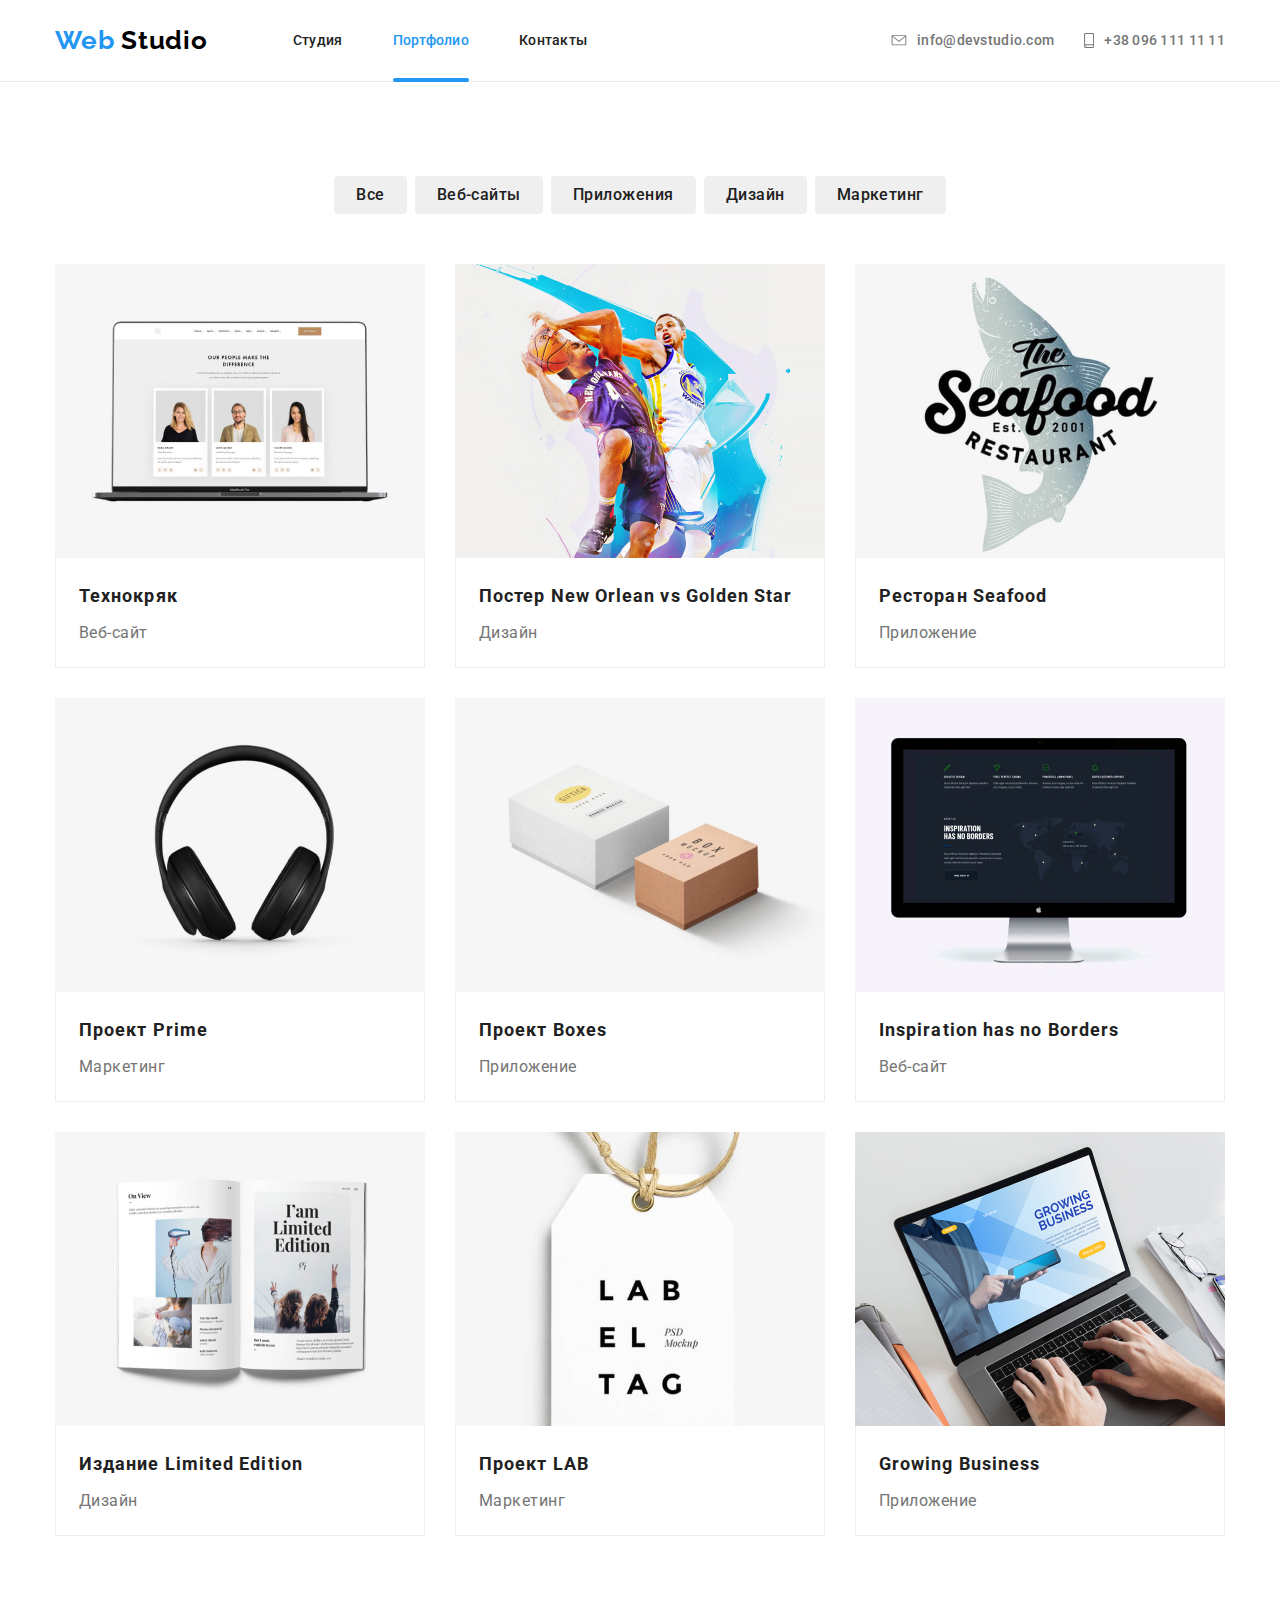
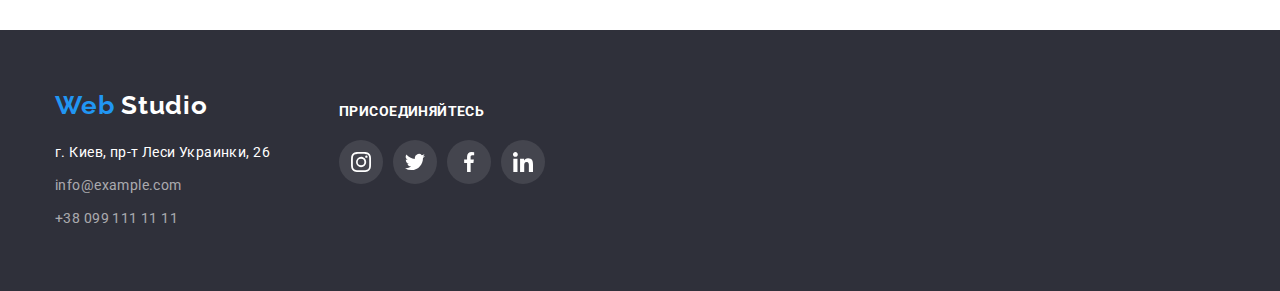
==== commit 2293796c: "костыль))" ====
--- a/portfolio.html
+++ b/portfolio.html
@@ -25,8 +25,8 @@
                         
                             <a href="index.html"  class="nav-item-passive">Студия</a>
                         </li>
-                        <li class="header-nav-link">
-                            <a href="portfolio.html" class="nav-item-active">Портфолио</a>
+                        <li class="header-nav-link header-nav-link-active">
+                            <a href="portfolio.html" class="nav-item-active nav-active">Портфолио</a>
                         </li>
                         <li class="header-nav-link">
                             <a href="" class="nav-item-passive">Контакты</a>
--- a/css/styles.css
+++ b/css/styles.css
@@ -20,58 +20,11 @@
     margin: 0;
     padding: 0;
   }
-/*header*/
-.header{
-    padding-bottom: 25px;
-    padding-top: 25px;
-}
-.navigation{
-    display: flex;
-    align-items: center;
-}
-.list-adress-link{
-    display: flex;
-    /*margin-left: 305px;*/
-}
-
-.adress-item{
-    display: flex;
-    align-items: center;
-}
-
-.adress-item svg{
-    margin-right: 10px;
-    
-}
-
-.adress-item:hover,
-.adress-item:focus,
-.adress-link:hover,
-.adress-link:focus{
-    --color2: var(--accent-color);
-    color: var(--accent-color);
-}
-
-.adress-link:not(:last-child){
-    margin-right: 30px;
-}
-
-
-    
-.header-nav-links{
-    display: flex;
-    margin-left: 85px;
-    padding-left: 0px;
-}
-.header-nav-link:not(:last-child){
-    margin-right: 50px;
-}
-
-.header .container{
-    display: flex;
-    align-items: center;
-    justify-content: space-between;
-
+
+  body{
+    font-family: var(--main-font);
+    background-color: var(--main-header-color);
+    font-style: normal;
 }
 
 .container{
@@ -80,70 +33,33 @@
     padding-right: 15px;
      
     margin-left: auto;
-    margin-right: auto;
-    
-    
-   
-    
-}
-
-
-/*.list li{
-    outline: 2px solid green;
-}
-*/
-body{
-    font-family: var(--main-font);
-    background-color: var(--main-header-color);
-    font-style: normal;
-}
-
-/*шапка*/
-.main-logo{
-    font-family: var(--logo-font);
-    color: var(--black-colour);
-    font-style: normal;
-    font-weight: bold;
-    font-size: 26px;
-    line-height: 1.2;
-    letter-spacing: 0.03em;
-    text-decoration: none;
-    /*margin-right: 85px;
-    margin-top: 24px;*/
-}
-
-.logo-blue{
-    color: var(--accent-color);
-
-}
-
-.nav-item-active,
-.nav-item-passive{
-    
+    margin-right: auto;   
+    
+}
+
+
+/*header*/
+.header{
+    padding-bottom: 25px;
+    padding-top: 25px;
+}
+.navigation{
+    display: flex;
+    align-items: center;
+}
+.list-adress-link{
+    display: flex;
   
-    font-weight: 500;
-    font-size: 14px;
-    line-height: 1.14;
-    letter-spacing: 0.02em;
-    
-}
-
-.nav-item-passive{
-color: var(--bold-title-color);
-}
-
-.nav-item-active{
-    color: var(--accent-color);
-}
-
-.nav-item-passive:hover,
-.nav-item-passive:focus{
-    color: var(--accent-color);
-}
+}
+
+
+
+
 
 .adress-item{
     
-   
+    display: flex;
+    align-items: center;
     font-weight: 500;
     font-size: 14px;
     line-height: 1.42;
@@ -151,7 +67,106 @@
     color: var(--p-text-color);
     text-decoration: none;
     list-style: none;
-}
+    transition: 0.25s cubic-bezier(0.4, 0, 0.2, 1);
+}
+
+
+.adress-item svg{
+    margin-right: 10px;
+    
+}
+
+.adress-item:hover,
+.adress-item:focus,
+.adress-link:hover,
+.adress-link:focus{
+    --color2: var(--accent-color);
+    color: var(--accent-color);
+}
+
+.adress-link:not(:last-child){
+    margin-right: 30px;
+}
+
+
+    
+.header-nav-links{
+    display: flex;
+    margin-left: 85px;
+    padding-left: 0px;
+}
+.header-nav-link:not(:last-child){
+    margin-right: 50px;
+}
+
+.header-nav-link-active{
+    position: relative;
+}
+
+.nav-active::after{
+    position: absolute;
+    display: block;
+    content: "";
+    width: 100%;
+    height: 4px;
+    margin-top: 28px;
+    background: var(--accent-color);
+    border-radius: 2px;
+}
+
+.header .container{
+    display: flex;
+    align-items: center;
+    justify-content: space-between;
+
+}
+
+
+
+/*шапка*/
+.main-logo{
+    font-family: var(--logo-font);
+    color: var(--black-colour);
+    font-style: normal;
+    font-weight: bold;
+    font-size: 26px;
+    line-height: 1.2;
+    letter-spacing: 0.03em;
+    text-decoration: none;
+
+}
+
+.logo-blue{
+    color: var(--accent-color);
+
+}
+
+.nav-item-active,
+.nav-item-passive{
+    
+  
+    font-weight: 500;
+    font-size: 14px;
+    line-height: 1.14;
+    letter-spacing: 0.02em;
+    
+}
+
+.nav-item-passive{
+    color: var(--bold-title-color);
+    transition: 0.25s cubic-bezier(0.4, 0, 0.2, 1);
+}
+
+.nav-item-active{
+    color: var(--accent-color);
+}
+
+.nav-item-passive:hover,
+.nav-item-passive:focus{
+    color: var(--accent-color);
+
+}
+
 
 
 .list{
@@ -215,6 +230,7 @@
     border-radius: 4px;
     border: hidden;
     box-shadow: 0px 4px 4px rgba(0, 0, 0, 0.15);
+    transition: 0.25s cubic-bezier(0.4, 0, 0.2, 1);
 }
 
 .order-button:hover,
@@ -324,13 +340,15 @@
 .what-we-do-item>img{
     display: block;
 }
-/*.what-we-do-item>div{
+.what-we-do-item{
+    position: relative;
+}
+.what-we-do-text{
+    position: absolute;
+    bottom: 0;
+    left: 0;
     width: 370px;
     height: 70px;
-    background-color: rgba(47, 48, 58, 0.8);
-}*/
-.what-we-do-text{
-    
     text-align: center;
     padding-top: 27px;
     padding-bottom: 27px;
@@ -383,6 +401,10 @@
 
 }
 
+.social-icon-main{
+    transition: 0.25s cubic-bezier(0.4, 0, 0.2, 1);
+}
+
 .social-icon-main:hover,
 .social-icon-main:focus{
     --color1: var(--accent-color);
@@ -409,7 +431,7 @@
     display: block;
     width: 44px;
     height: 44px;
-    border-radius: 20px;
+    border-radius: 50px;
     
 }
 
@@ -452,17 +474,11 @@
     align-items: center;
     border: solid var(--decor-color) 1px;
     border-radius: 4px;
-}
-
-/*.clients-list-item{
-   
-    display: flex;
-    justify-content: center;
-    align-items: center;
-
-    
-
-}*/
+    fill: var(--decor-color);
+    transition: 0.25s cubic-bezier(0.4, 0, 0.2, 1);
+    
+}
+
 
 
 .clients-list-item a:hover,
@@ -474,21 +490,6 @@
 
 
 
-
-.clients-list-item a{
-    fill: var(--decor-color);
-    
-
-}
-
-/*.clients-item-link1{
-    border-radius: 4px;
-    padding: 20px 63px;
-    border-color: transparent;
-    
-    
-}
-*/
 .clients-list-item:not(:last-child){
     margin-right: 30px;
 }
@@ -550,7 +551,6 @@
     font-weight: bold;
     font-size: 26px;
     line-height: 1.19;
-    /* identical to box height */
     letter-spacing: 0.03em;
     color: var(--main-header-color);
     text-decoration: none;
@@ -610,12 +610,11 @@
     margin-right: 10px;
 }
 
-.social-link-bot{
-    background-color: var(--accent-color);
-}
+
 
 .social-link-bot{
     background-color: rgba(255, 255, 255, 0.1);
+    transition: 0.25s cubic-bezier(0.4, 0, 0.2, 1);
 }
 
 .social-link-bot:focus,
@@ -674,6 +673,8 @@
 
     background-color: var(--accent-color);
     color: var(--main-header-color);
+    
+    box-shadow: 0px 4px 4px rgba(0, 0, 0, 0.25);
    
 }
 
@@ -687,7 +688,6 @@
     border-radius: 4px;
     text-align: center;
     letter-spacing: 0.03em;
-
     color: var(--bold-title-color); 
     padding-top: 6px;
     padding-right: 22px;
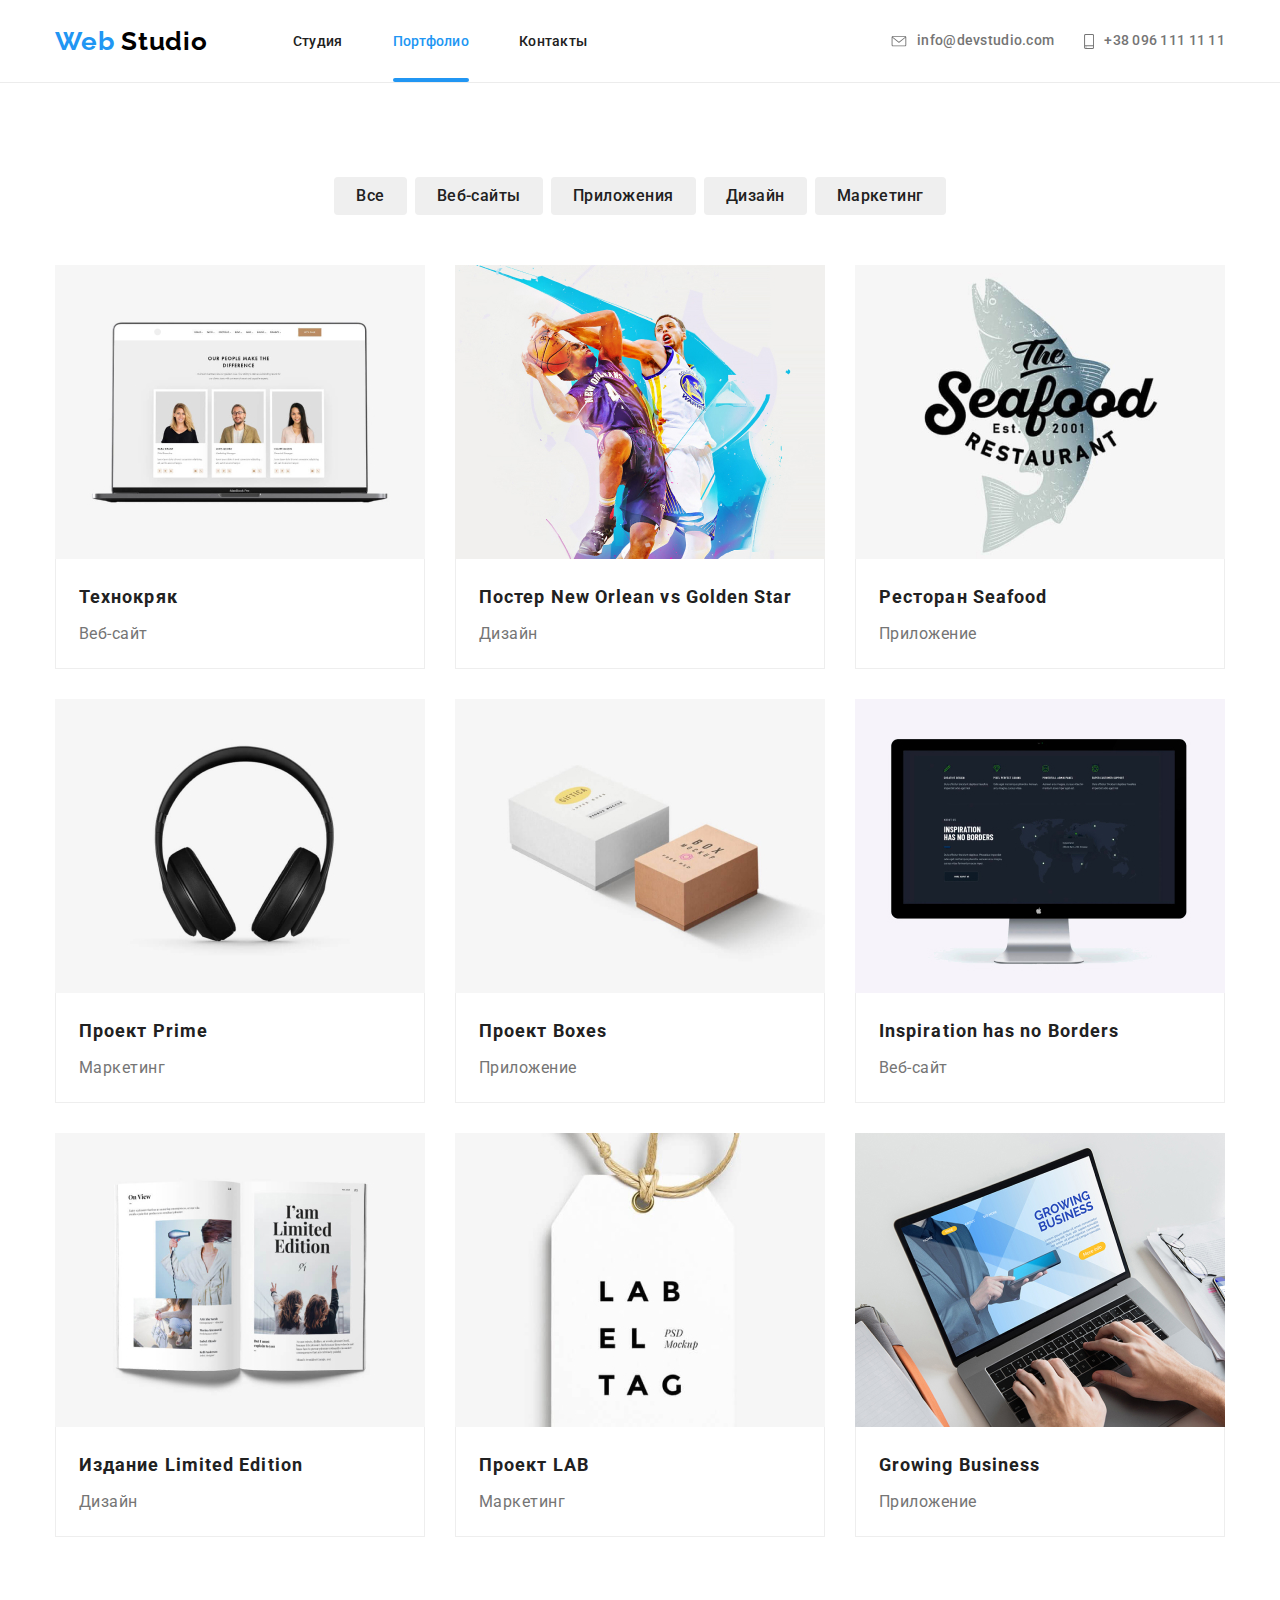
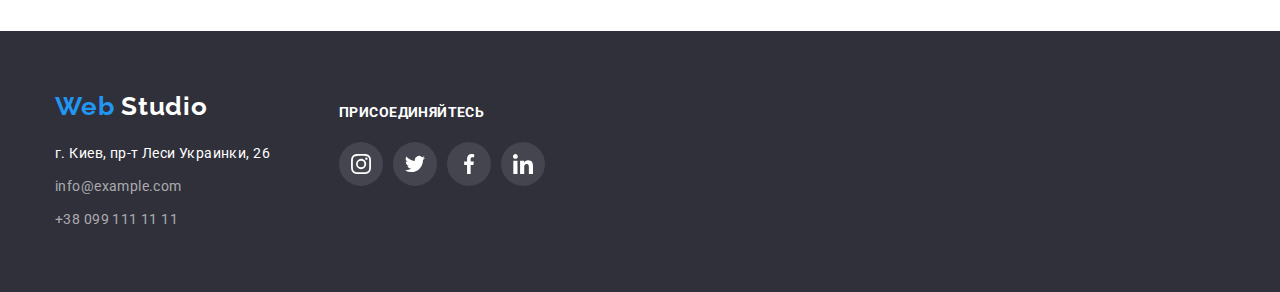
==== commit 4fe84ad9: "hidden" ====
--- a/portfolio.html
+++ b/portfolio.html
@@ -58,7 +58,7 @@
         <!--скрытая секция -->
         <section>
             <div class="container section-container">
-            <h1 hidden>портфолио</h1>
+            <h1 class="visually-hidden">портфолио</h1>
         
         <!--кнопки-->
 
--- a/css/styles.css
+++ b/css/styles.css
@@ -39,13 +39,11 @@
 
 
 /*header*/
-.header{
-    padding-bottom: 25px;
-    padding-top: 25px;
-}
+
 .navigation{
     display: flex;
     align-items: center;
+  
 }
 .list-adress-link{
     display: flex;
@@ -66,10 +64,12 @@
     letter-spacing: 0.02em;
     color: var(--p-text-color);
     text-decoration: none;
-    list-style: none;
+    list-style: none;    
+}
+
+.adress-link{
     transition: 0.25s cubic-bezier(0.4, 0, 0.2, 1);
 }
-
 
 .adress-item svg{
     margin-right: 10px;
@@ -88,7 +88,11 @@
     margin-right: 30px;
 }
 
-
+.header-nav-link{
+    padding-bottom: 32px;
+    padding-top: 32px;
+
+}
     
 .header-nav-links{
     display: flex;
@@ -105,11 +109,13 @@
 
 .nav-active::after{
     position: absolute;
+    bottom: 0;
+    left: 0;
     display: block;
     content: "";
     width: 100%;
     height: 4px;
-    margin-top: 28px;
+    
     background: var(--accent-color);
     border-radius: 2px;
 }
@@ -244,6 +250,19 @@
 
 }
 /*<!--особенности-->*/
+.visually-hidden {
+    position: absolute;
+    width: 1px;
+    height: 1px;
+    margin: -1px;
+    border: 0;
+    padding: 0;
+    white-space: nowrap;
+    clip-path: inset(100%);
+    clip: rect(0 0 0 0);
+    overflow: hidden;
+  }
+  
 .flex-list{
     display: flex;
    
@@ -403,12 +422,14 @@
 
 .social-icon-main{
     transition: 0.25s cubic-bezier(0.4, 0, 0.2, 1);
+    fill: var(--decor-color);
+    background-color: var(--main-header-color);
 }
 
 .social-icon-main:hover,
 .social-icon-main:focus{
-    --color1: var(--accent-color);
-    --color3: var(--main-header-color);
+    background-color: var(--accent-color);
+    fill: var(--main-header-color);
 }
 .team-member:not(:last-child){
     margin-right: 30px;
@@ -432,6 +453,7 @@
     width: 44px;
     height: 44px;
     border-radius: 50px;
+    
     
 }
 
@@ -511,31 +533,6 @@
     margin-right: 12px;
 }
 
-.footer-button{
-    padding-top: 48px;
-}
-
-
-
-.foot-button{
-    min-width: 200px;
-    height: 50px;
-    display: flex;
-    font-weight: bold;
-    font-size: 16px;
-    line-height: 1.87;
-    display: block;
-    text-align: center;
-    letter-spacing: 0.06em;
-    color: var(--main-header-color);
-    background-color: var(--accent-color);
-    border-radius: 4px;
-}
-
-.foot-button svg{
-    align-items: center;
-    justify-content: center;
-}
 
 .left-side{
     
@@ -634,6 +631,56 @@
     margin-top: 9px;
 }
 
+/*SUBSCRIBE*/
+
+.subscr{
+    
+    font-weight: bold;
+    font-size: 14px;
+    line-height: 1.14;
+    letter-spacing: 0.03em;
+    text-transform: uppercase;
+    color: var(--main-header-color);
+    margin-bottom: 20px;
+}
+
+.sub-input{
+    width: 358px;
+    height: 50px;
+    border: 1px solid rgba(255, 255, 255, 0.3);
+    box-sizing: border-box;
+    filter: drop-shadow(0px 4px 4px rgba(0, 0, 0, 0.15));
+    border-radius: 4px;
+    background-color: #2F303A;
+    padding-left: 16px;
+}
+
+.footer-button{
+    padding-top: 48px;
+    display: flex;
+}
+
+.foot-button{
+    min-width: 200px;
+    height: 50px;
+    
+    font-weight: bold;
+    font-size: 16px;
+    line-height: 1.87;
+    display: block;
+    
+    letter-spacing: 0.06em;
+    color: var(--main-header-color);
+    background-color: var(--accent-color);
+    border-radius: 4px;
+    border: 0ex;
+    
+}
+
+.foot-button svg{
+    align-items: center;
+    justify-content: center;
+}
 
 /*
  */
@@ -666,6 +713,10 @@
 
 .proj-type-button-container:not(:last-child){
     margin-right: 8px;
+}
+
+.proj-type-button{
+    transition: 0.25s cubic-bezier(0.4, 0, 0.2, 1);
 }
 
 .proj-type-button:focus,
@@ -816,7 +867,5 @@
     border-bottom: solid rgba(238, 238, 238, 1) 1px;
 }
 
-.overlay{
-
-}
-
+
+
